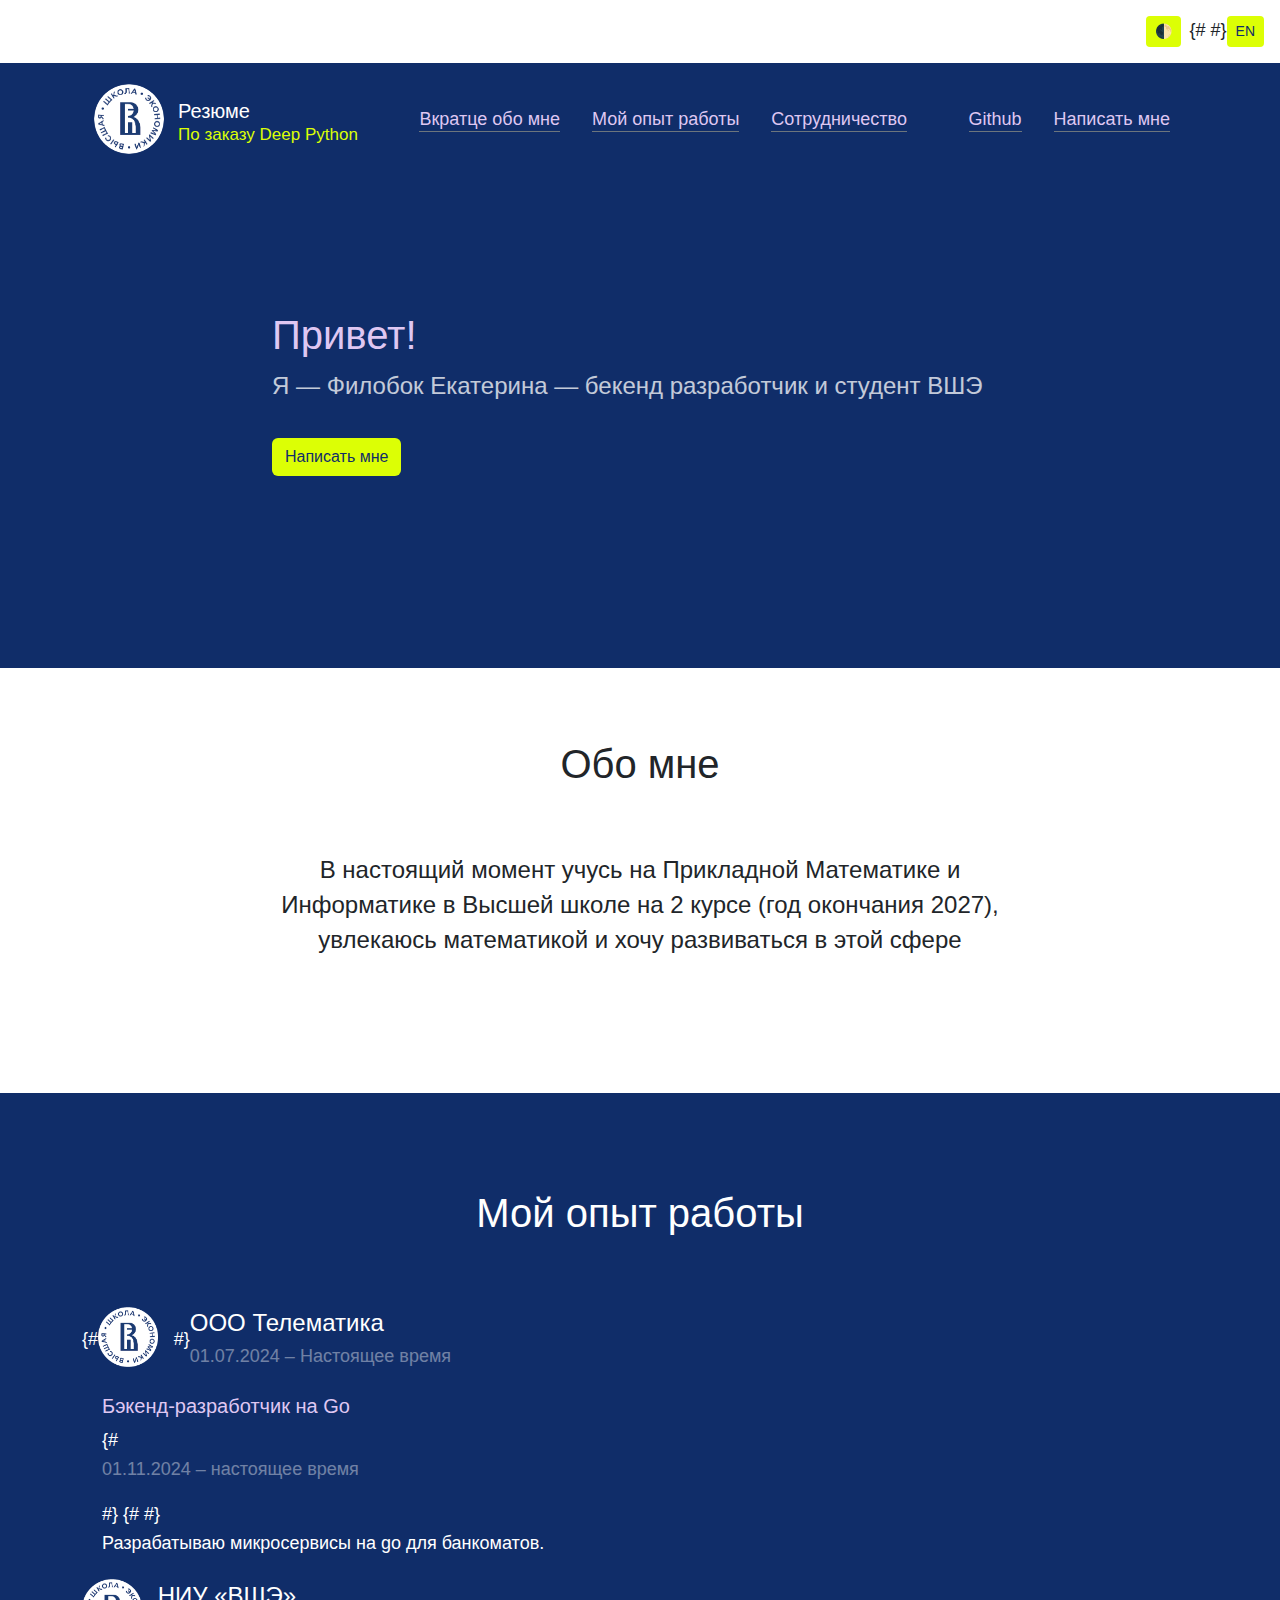
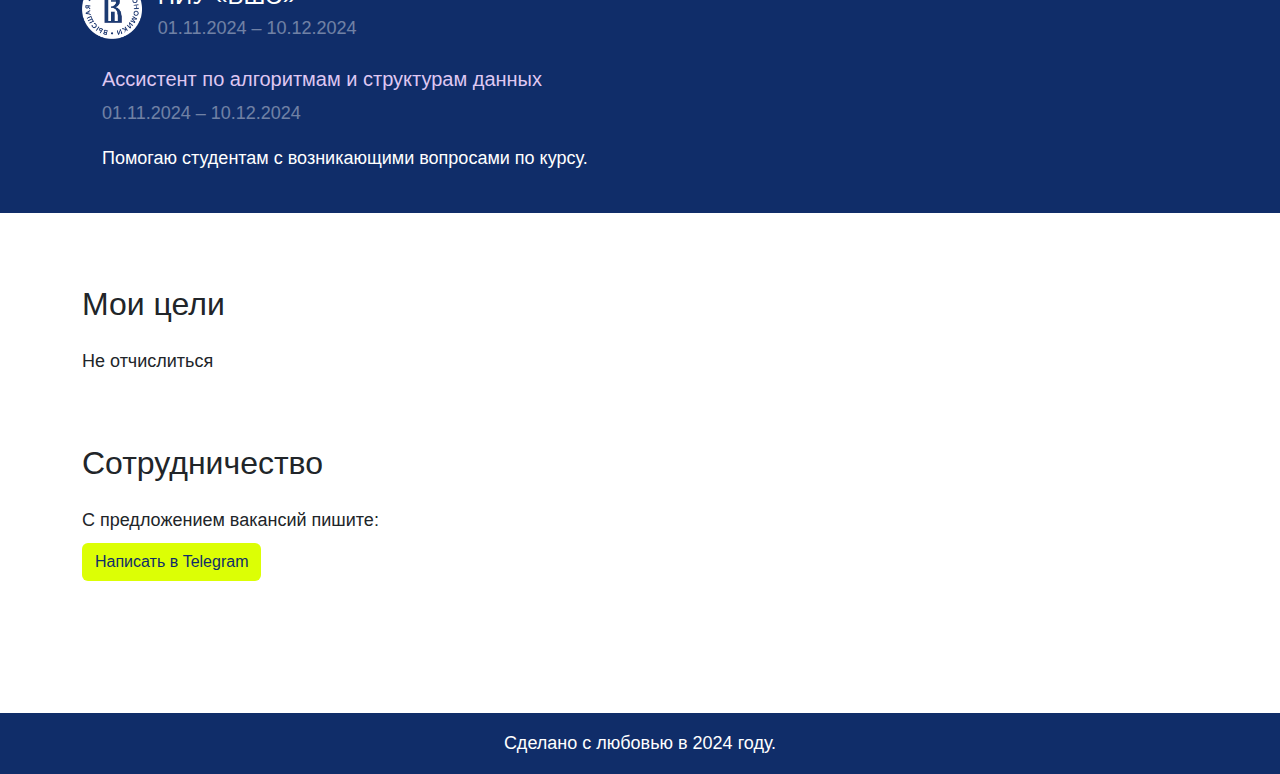
==== index.html @ 08210799 "1" ====
<!DOCTYPE html>
<html lang="ru">
<head>
    <meta charset="utf-8">
    <meta name="viewport" content="width=device-width, initial-scale=1, shrink-to-fit=no">
    <link href="https://cdn.jsdelivr.net/npm/bootstrap@5.3.3/dist/css/bootstrap.min.css" rel="stylesheet"
          crossorigin="anonymous">
    <link rel="stylesheet" href="static/css/custom.css">
    <title>Портфолио | Резюме</title>
</head>
<body>
<!-- Переключатели темы и языка -->
<div class="d-flex justify-content-end p-3">
    <button id="theme-toggle" class="btn btn-sm btn-yellow me-2">🌓</button>
    {#    <button id="theme-toggle" class="btn btn-sm btn-yellow me-2" data-lang="en">Change theme</button>#}
    <button id="language-toggle" class="btn btn-sm btn-yellow">EN</button>
</div>

<!-- Секция промо с темным фоном - шапка сайта -->
<section class="promo dark-bg pt-2 pb-5">
    <div class="container">
        <!-- Навигационная панель с логотипом и кнопкой -->
        <nav class="navbar navbar-expand-lg mb-5 navbar-dark">
            <div class="container-fluid">
                <a href="#" class="navbar-brand logo d-flex align-items-center text-decoration-none">
                    <div class="logo-left pe-2">
                        <img src="../static/01_Logo_HSE_full_rus_PANTONE_for_dark_2.png" alt="" class="rounded-circle"
                             width="70">
                    </div>
                    <div class="logo-right" style="margin-left: 6px;">
                        <div class="logo-title link-purple" data-lang="ru">Резюме</div>
                        <div class="logo-title link-purple" data-lang="en" style="display:none;">Resume</div>
                        <div class="logo-subtitle text-yellow" data-lang="ru">По заказу Deep Python</div>
                        <div class="logo-subtitle text-yellow" data-lang="en" style="display:none;">Commissioned by Deep
                            Python
                        </div>
                    </div>
                </a>
                <button class="navbar-toggler" type="button" data-bs-toggle="collapse" data-bs-target="#navbarNav"
                        aria-controls="navbarNav" aria-expanded="false" aria-label="Toggle navigation">
                    <span class="navbar-toggler-icon"></span>
                </button>
                <!-- Меню навигации -->
                <div class="collapse navbar-collapse" id="navbarNav">
                    <ul class="nav m-auto">
                        <li class="nav-item mx-3">
                            <a href="#story" class="nav-link link-purple link-border-bottom" data-lang="ru">Вкратце обо
                                мне</a>
                            <a href="#story" class="nav-link link-purple link-border-bottom" data-lang="en"
                               style="display:none;">About Me</a>
                        </li>
                        <li class="nav-item mx-3">
                            <a href="#projects" class="nav-link link-purple link-border-bottom" data-lang="ru">Мой опыт
                                работы</a>
                            <a href="#projects" class="nav-link link-purple link-border-bottom" data-lang="en"
                               style="display:none;">My Experience</a>
                        </li>
                        <li class="nav-item mx-3">
                            <a href="#contact" class="nav-link link-purple link-border-bottom" data-lang="ru">Сотрудничество</a>
                            <a href="#contact" class="nav-link link-purple link-border-bottom" data-lang="en"
                               style="display:none;">Collaboration</a>
                        </li>
                    </ul>
                    <ul class="nav ml-auto">
                        <li class="nav-item mx-3">
                            <a href="https://github.com/kfilobok"
                               class="nav-link link-purple link-border-bottom">Github</a>
                        </li>
                        <li class="nav-item mx-3 mr-0">
                            <a href="#contact" class="nav-link link-purple link-border-bottom" data-lang="ru">Написать
                                мне</a>
                            <a href="#contact" class="nav-link link-purple link-border-bottom" data-lang="en"
                               style="display:none;">Contact Me</a>
                        </li>
                    </ul>
                </div>
            </div>
        </nav>

        <!-- Блок приветствия с основной информацией -->
        <div class="row py-0 py-sm-5">
            <div class="col-12 col-lg-8 offset-lg-2 mb-0 mb-sm-5 py-5">
                <h1 class="h1 font-weight-bold font greeting-text text-blue" data-lang="ru">Привет!</h1>
                <h1 class="h1 font-weight-bold font greeting-text text-blue" data-lang="en" style="display:none;">
                    Hi!</h1>
                <p class="promo-text pb-3" data-lang="ru">Я&nbsp;&mdash; Филобок Екатерина&nbsp;&mdash; бекенд
                    разработчик и студент ВШЭ</p>
                <p class="promo-text pb-3" data-lang="en" style="display:none;">I'm&nbsp;&mdash; Filobok Ekaterina&nbsp;&mdash;
                    backend developer and student of the Higher School of
                    Economics...</p>
                <a href="#contact" class="btn text-center" style="background-color: #DCFF05; color: #102D69"
                   data-lang="ru">Написать мне</a>
                <a href="#contact" class="btn text-center"
                   style="background-color: #DCFF05; color: #102D69; display:none;" data-lang="en">Contact Me</a>
            </div>
        </div>
    </div>
</section>

<!-- Секция "Обо мне" -->
<section class="story container py-5 text-center" id="story">
    <h2 class="h1 font-weight-bold mt-4 mb-3 mb-sm-5 pb-3 navigo-font" data-lang="ru">Обо мне</h2>
    <h2 class="h1 font-weight-bold mt-4 mb-3 mb-sm-5 pb-3 navigo-font" data-lang="en" style="display:none;">About
        Me</h2>
    <div class="row">
        <div class="col-12 col-sm-8 offset-sm-2 px-2 pb-5">
            <p class="font-weight-bold pb-4" data-lang="ru">В настоящий момент учусь на Прикладной Математике и
                Информатике в Высшей школе на 2 курсе (год окончания 2027), увлекаюсь математикой и хочу развиваться в
                этой сфере</p>
            <p class="font-weight-bold pb-4" data-lang="en" style="display:none;">I am currently studying Applied
                Mathematics and Computer Science at a Higher School in my 2nd year (graduation year 2027), I am
                interested in mathematics and want to develop in this area</p>
        </div>
    </div>
</section>

<!-- Секция опыта работы -->
<section class="projects dark-bg pt-3 pt-sm-5 pb-3" id="projects">
    <div class="container">
        <h2 class="h1 font-weight-bold text-center mt-4 mt-sm-5 mb-0 mb-sm-4 pb-5 navigo-font" data-lang="ru">Мой опыт
            работы</h2>
        <h2 class="h1 font-weight-bold text-center mt-4 mt-sm-5 mb-0 mb-sm-4 pb-5 navigo-font" data-lang="en"
            style="display:none;">My Work Experience</h2>
        <div class="work-experience text-white">
            <div class="d-flex align-items-center mb-4">
                {#            <img src="../static/01_Logo_HSE_full_rus_PANTONE_for_dark_2.png" alt="HSE Logo" class="me-3" style="height: 60px; margin-top: -6px;">#}
                <div class="d-flex flex-column justify-content-center">
                    <h3 class="h4 mb-1" data-lang="ru">ООО Телематика</h3>
                    <h3 class="h4 mb-1" data-lang="en" style="display:none;">LLC Telematika</h3>
                    <p class="text-white-40 mb-0" data-lang="ru">01.07.2024 – Настоящее время</p>
                    <p class="text-white-40 mb-0" data-lang="en" style="display:none;">01.07.2024 – Present</p>
                </div>

            </div>
            <div class="position mb-4" style="margin-left: 20px;">
                <h4 class="h5 text-purple" data-lang="ru">Бэкенд-разработчик на Go</h4>
                <h4 class="h5 text-purple" data-lang="en" style="display:none;">Backend developer in Go</h4>
                {#                    <p class="text-white" style="opacity: 0.4" data-lang="ru">01.11.2024 – настоящее время</p>#}
                {#                    <p class="text-white" style="opacity: 0.4" data-lang="en" style="display:none;">01.11.2024 –#}
                {#                        Present</p>#}
                <p data-lang="ru">Разрабатываю микросервисы на go для банкоматов.</p>
                <p data-lang="en" style="display:none;">I am developing microservices in go for ATMs.</p>
            </div>
            <div class="d-flex align-items-center mb-4">
                <img src="../static/01_Logo_HSE_full_rus_PANTONE_for_dark_2.png" alt="HSE Logo" class="me-3"
                     style="height: 60px; margin-top: -6px;">
                <div class="d-flex flex-column justify-content-center">
                    <h3 class="h4 mb-1" data-lang="ru">НИУ «ВШЭ»</h3>
                    <h3 class="h4 mb-1" data-lang="en" style="display:none;">HSE University</h3>
                    <p class="text-white-40 mb-0" data-lang="ru">01.11.2024 – 10.12.2024 </p>
                    <p class="text-white-40 mb-0" data-lang="en" style="display:none;">01.11.2024 – 10.12.2024</p>
                </div>
            </div>
            <div class="position mb-4" style="margin-left: 20px;">
                <h4 class="h5 text-purple" data-lang="ru">Ассистент по алгоритмам и структурам данных</h4>
                <h4 class="h5 text-purple" data-lang="en" style="display:none;">Assistant for Algorithms and Data
                    Structures</h4>
                <p class="text-white" style="opacity: 0.4" data-lang="ru">01.11.2024 – 10.12.2024</p>
                <p class="text-white" style="opacity: 0.4" data-lang="en" style="display:none;">01.11.2024 –
                    10.12.2024</p>
                <p data-lang="ru">Помогаю студентам с возникающими вопросами по курсу.</p>
                <p data-lang="en" style="display:none;">Helping students with any questions they may have about the
                    course.</p>
            </div>
        </div>
    </div>
</section>

<!-- Секция личных целей -->
<section class="goals container pt-3 pt-sm-5 pb-3">
    <h2 class="h2 font-weight-bold my-4" data-lang="ru">Мои цели</h2>
    <h2 class="h2 font-weight-bold my-4" data-lang="en" style="display:none;">My Goals</h2>
    <div class="row">
        <div class="col-12 col-sm-8 pb-1">
            <p class="pb-2" data-lang="ru">Не отчислиться</p>
            <p class="pb-2" data-lang="en" style="display:none;">Don't drop out of university</p>
        </div>
    </div>
</section>

<!-- Секция сотрудничества -->
<section class="goals container mb-5 pb-sm-5 pb-0" id="contact">
    <h2 class="h2 font-weight-bold my-4" data-lang="ru">Сотрудничество</h2>
    <h2 class="h2 font-weight-bold my-4" data-lang="en" style="display:none;">Collaboration</h2>
    <div class="row">
        <div class="col-12 col-sm-8 pb-1">
            <p class="pb-1 mb-1" data-lang="ru">С предложением вакансий пишите:</p>
            <p class="pb-1 mb-1" data-lang="en" style="display:none;">Write with a vacancy offer:</p>
            <div class="row">
                <div class="col-12 col-sm-9">
                    <p class="d-flex justify-content-start gap-2 flex-wrap">
                        <a href="https://t.me/kati4kaf" class="btn mb-3"
                           style="background-color: #DCFF05; color: #102D69" target="_blank" data-lang="ru">Написать в
                            Telegram</a>
                        <a href="https://t.me/kati4kaf" class="btn mb-3"
                           style="background-color: #DCFF05; color: #102D69; display:none;" target="_blank"
                           data-lang="en">Write in Telegram</a>
                        <!--<a href="https://example.com/" class="btn mb-3" style="background-color: #DCFF05; color: #102D69" target="_blank" data-lang="ru">Посмотреть резюме</a>
                        <a href="https://example.com/" class="btn mb-3" style="background-color: #DCFF05; color: #102D69; display:none;" target="_blank" data-lang="en">View Resume</a>
                        <a href="mailto:any@example.com" class="btn mb-3" style="background-color: #DCFF05; color: #102D69" target="_blank" data-lang="ru">Написать на почту</a>
                        <a href="mailto:any@example.com" class="btn mb-3" style="background-color: #DCFF05; color: #102D69; display:none;" target="_blank" data-lang="en">Write via Email</a>
                      -->
                    </p>
                </div>
            </div>
        </div>
    </div>
</section>

<!-- Подвал сайта с темным фоном -->
<footer class="footer dark-bg">
    <nav class="container navbar">
        <ul class="nav m-auto py-2">
            <li class="nav-item mx-3" data-lang="ru">Сделано с любовью в 2024 году.</li>
            <li class="nav-item mx-3" data-lang="en" style="display:none;">Made with love in 2024.</li>
        </ul>
    </nav>
</footer>

<!-- Подключение скриптов Bootstrap -->
<script src="https://cdn.jsdelivr.net/npm/bootstrap@5.3.3/dist/js/bootstrap.bundle.min.js"></script>
<script>
    document.addEventListener('DOMContentLoaded', () => {
        // Темная тема
        const themeToggle = document.getElementById('theme-toggle');
        const currentTheme = localStorage.getItem('theme') || 'light';
        document.body.classList.toggle('dark-mode', currentTheme === 'dark');

        themeToggle.addEventListener('click', () => {
            const isDarkMode = document.body.classList.toggle('dark-mode');
            localStorage.setItem('theme', isDarkMode ? 'dark' : 'light');
        });

        // Мультиязычность
        const languageToggle = document.getElementById('language-toggle');
        let currentLanguage = localStorage.getItem('language') || 'ru';
        updateLanguage(currentLanguage);

        languageToggle.addEventListener('click', () => {
            currentLanguage = currentLanguage === 'ru' ? 'en' : 'ru';
            localStorage.setItem('language', currentLanguage);
            updateLanguage(currentLanguage);
        });

        function updateLanguage(lang) {
            document.querySelectorAll('[data-lang]').forEach(el => {
                el.style.display = el.getAttribute('data-lang') === lang ? '' : 'none';
            });
            languageToggle.textContent = lang === 'ru' ? 'EN' : 'RU';
        }
    });

</script>
</body>
</html>
---- static/css/custom.css ----
@font-face {
  font-family: 'Navigo';
  src: url('../fonts/Navigo-Regular-Desktop.otf') format('opentype');
  font-weight: normal;
  font-style: normal;
}

@font-face {
  font-family: 'Roboto';
  src: url('../fonts/Roboto-Regular.ttf') format('truetype');
  font-weight: normal;
  font-style: normal;
}

body.dark-mode {
  background-color: #102D69;
  color: #fff;
}

body.dark-mode .dark-bg {
  background-color: #001f3f;
}

body.dark-mode a {
  color: #ffc107;
}

html {
  scroll-behavior: smooth;
}

body {
  font-size: 18px;
  line-height: 1.6;
  font-family: 'Roboto', sans-serif;
}

.dark-bg {
  background-color: #102D69;
  color: #fff;
}

.dark-bg .navbar-toggler {
  border: 1px solid #fff;
  color: #fff;
}

.font-color-blue {
  color: #102D69;
}

.btn-blue {
  font-size: 1.15rem;
  padding-left: 1.5rem;
  padding-right: 1.5rem;
  background-color: #102D69;
  border-color: #102D69;
}

.promo-text {
  font-size: 24px;
  opacity: .75;
  font-family: 'Roboto', sans-serif;
}

.link-border-bottom {
  display: inline-block;
  padding:0;
  text-decoration: none;
  line-height: 1.3;
  border-bottom: 1px solid #6c757d;
  transition: .4s ease;
}

.text-white.link-border-bottom {
  border-bottom: 1px solid #fff;
}

.link-border-bottom:hover {
  border-color: transparent;
}

.link {
  color: rgba(255,255,255,.8);
  text-decoration: none;
  transition: .4s ease;
  border-bottom: 1px solid rgba(255,255,255,.8);
}

.link:hover {
  color: rgba(255,255,255,.8);
  text-decoration: none;
  border-color: transparent;
}

.link.link-blue {
  color: #102D69;
  border-color: #102D69;
}

.link.link-blue:hover {
  color: #102D69;
  border-color: transparent;
}

.link.link-purple {
  color: #DFC7F2;
  border-color: #DFC7F2;
}

.link.link-purple:hover {
  color: #DFC7F2;
  border-color: transparent;
}

.link.link-yellow {
  color: #DCFF05;
  border-color: #DCFF05;
}

.link.link-yellow:hover {
  color: #DCFF05;
  border-color: transparent;
}

.text-yellow {
  color: #DCFF05 !important;
}

.logo:hover {
  text-decoration: none;
  transition: .4s ease;
  opacity: .85;
}

.logo-title {
  font-size: 20px;
  line-height: 1.5;
}

.logo-subtitle {
  font-size: 17px;
  line-height: 1;
}

.story p {
  font-size: 24px;
  line-height: 35px;
}

.story-link {
  color: #102D69;
  text-decoration: none;
  transition: .4s ease;
  border-bottom: 2px solid #102D69;
}

.story-link:hover {
  color: #102D69;
  text-decoration: none;
  border-color: transparent;
}

.greeting-text {
  color: #DFC7F2;
  font-family: 'Navigo', sans-serif;
  font-weight: normal;
}

.navbar .nav-link.link-purple {
  color: #DFC7F2 !important;
}

.navbar .nav-link.link-purple:hover {
  color: #DFC7F2 !important;
}

.logo-right {
  margin-left: 6px;
}

.text-blue {
  color: #DFC7F2 !important;
}

h1.greeting-text {
  color: #DFC7F2;
}

.btn-yellow {
  background-color: #DCFF05;
  color: #102D69;
}

.btn-yellow:hover {
  background-color: #c4e004;  /* Немного темнее при наведении */
  color: #102D69;
}

.navigo-font {
  font-family: 'Navigo', sans-serif;
  font-weight: normal;
}

.text-purple {
  color: #DFC7F2 !important;
}

.text-white-40 {
  color: #fff !important;
  opacity: 0.4;
}

.position {
  margin-left: 20px;
}
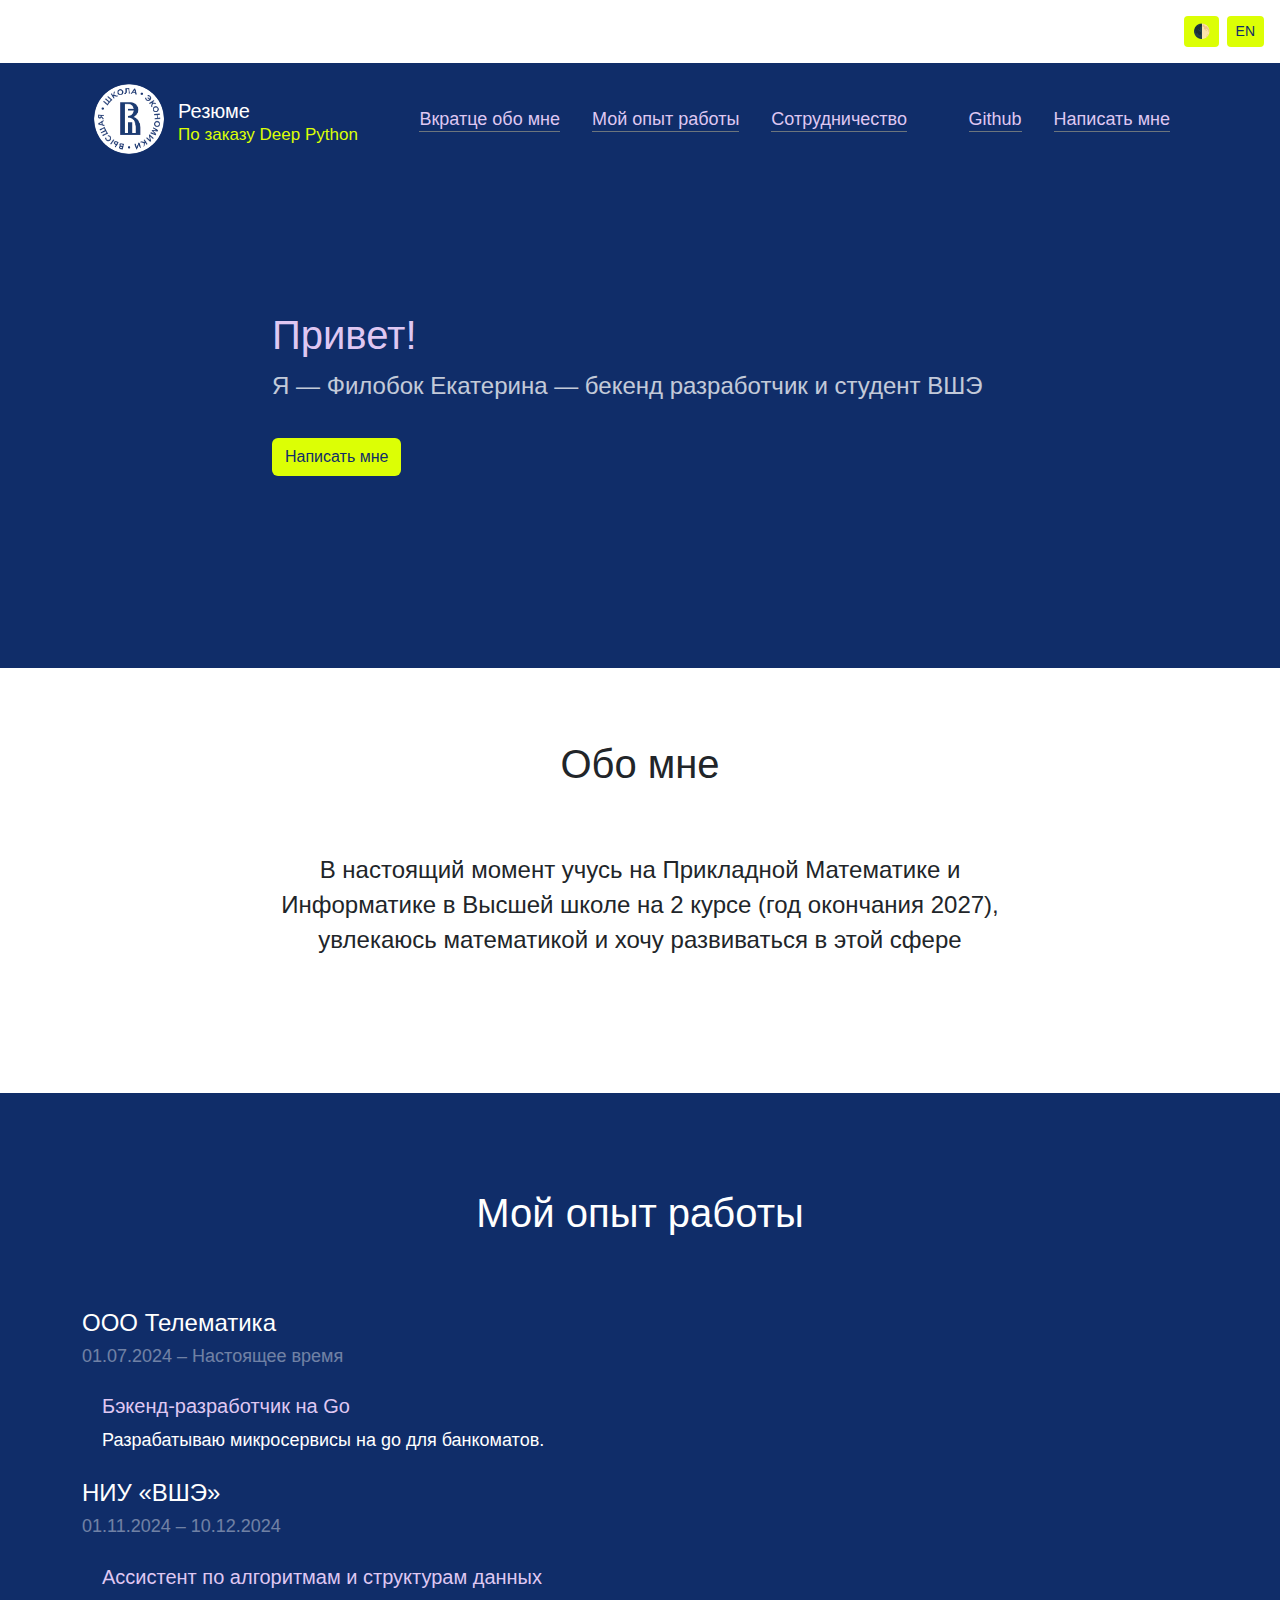
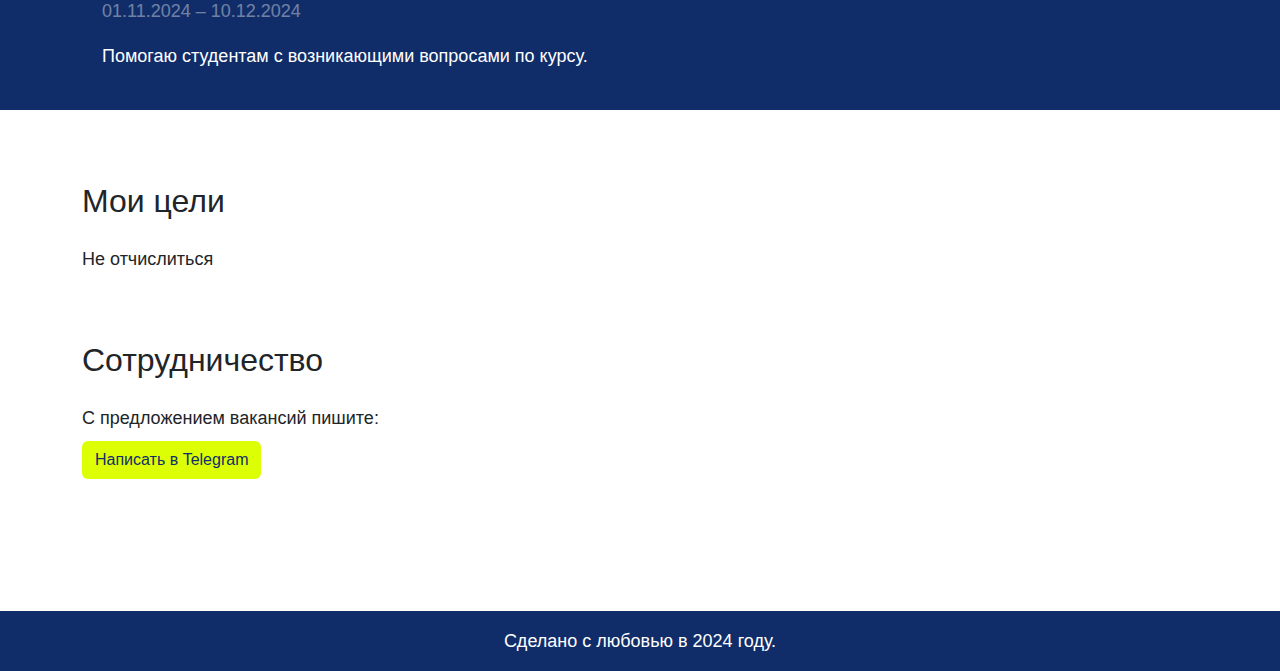
==== commit 3744d72d: "Update index.html" ====
--- a/index.html
+++ b/index.html
@@ -12,7 +12,6 @@
 <!-- Переключатели темы и языка -->
 <div class="d-flex justify-content-end p-3">
     <button id="theme-toggle" class="btn btn-sm btn-yellow me-2">🌓</button>
-    {#    <button id="theme-toggle" class="btn btn-sm btn-yellow me-2" data-lang="en">Change theme</button>#}
     <button id="language-toggle" class="btn btn-sm btn-yellow">EN</button>
 </div>
 
@@ -123,7 +122,6 @@
             style="display:none;">My Work Experience</h2>
         <div class="work-experience text-white">
             <div class="d-flex align-items-center mb-4">
-                {#            <img src="../static/01_Logo_HSE_full_rus_PANTONE_for_dark_2.png" alt="HSE Logo" class="me-3" style="height: 60px; margin-top: -6px;">#}
                 <div class="d-flex flex-column justify-content-center">
                     <h3 class="h4 mb-1" data-lang="ru">ООО Телематика</h3>
                     <h3 class="h4 mb-1" data-lang="en" style="display:none;">LLC Telematika</h3>
@@ -135,15 +133,12 @@
             <div class="position mb-4" style="margin-left: 20px;">
                 <h4 class="h5 text-purple" data-lang="ru">Бэкенд-разработчик на Go</h4>
                 <h4 class="h5 text-purple" data-lang="en" style="display:none;">Backend developer in Go</h4>
-                {#                    <p class="text-white" style="opacity: 0.4" data-lang="ru">01.11.2024 – настоящее время</p>#}
-                {#                    <p class="text-white" style="opacity: 0.4" data-lang="en" style="display:none;">01.11.2024 –#}
-                {#                        Present</p>#}
                 <p data-lang="ru">Разрабатываю микросервисы на go для банкоматов.</p>
                 <p data-lang="en" style="display:none;">I am developing microservices in go for ATMs.</p>
             </div>
             <div class="d-flex align-items-center mb-4">
-                <img src="../static/01_Logo_HSE_full_rus_PANTONE_for_dark_2.png" alt="HSE Logo" class="me-3"
-                     style="height: 60px; margin-top: -6px;">
+                <!--<img src="../static/01_Logo_HSE_full_rus_PANTONE_for_dark_2.png" alt="HSE Logo" class="me-3"
+                     style="height: 60px; margin-top: -6px;"> -->
                 <div class="d-flex flex-column justify-content-center">
                     <h3 class="h4 mb-1" data-lang="ru">НИУ «ВШЭ»</h3>
                     <h3 class="h4 mb-1" data-lang="en" style="display:none;">HSE University</h3>
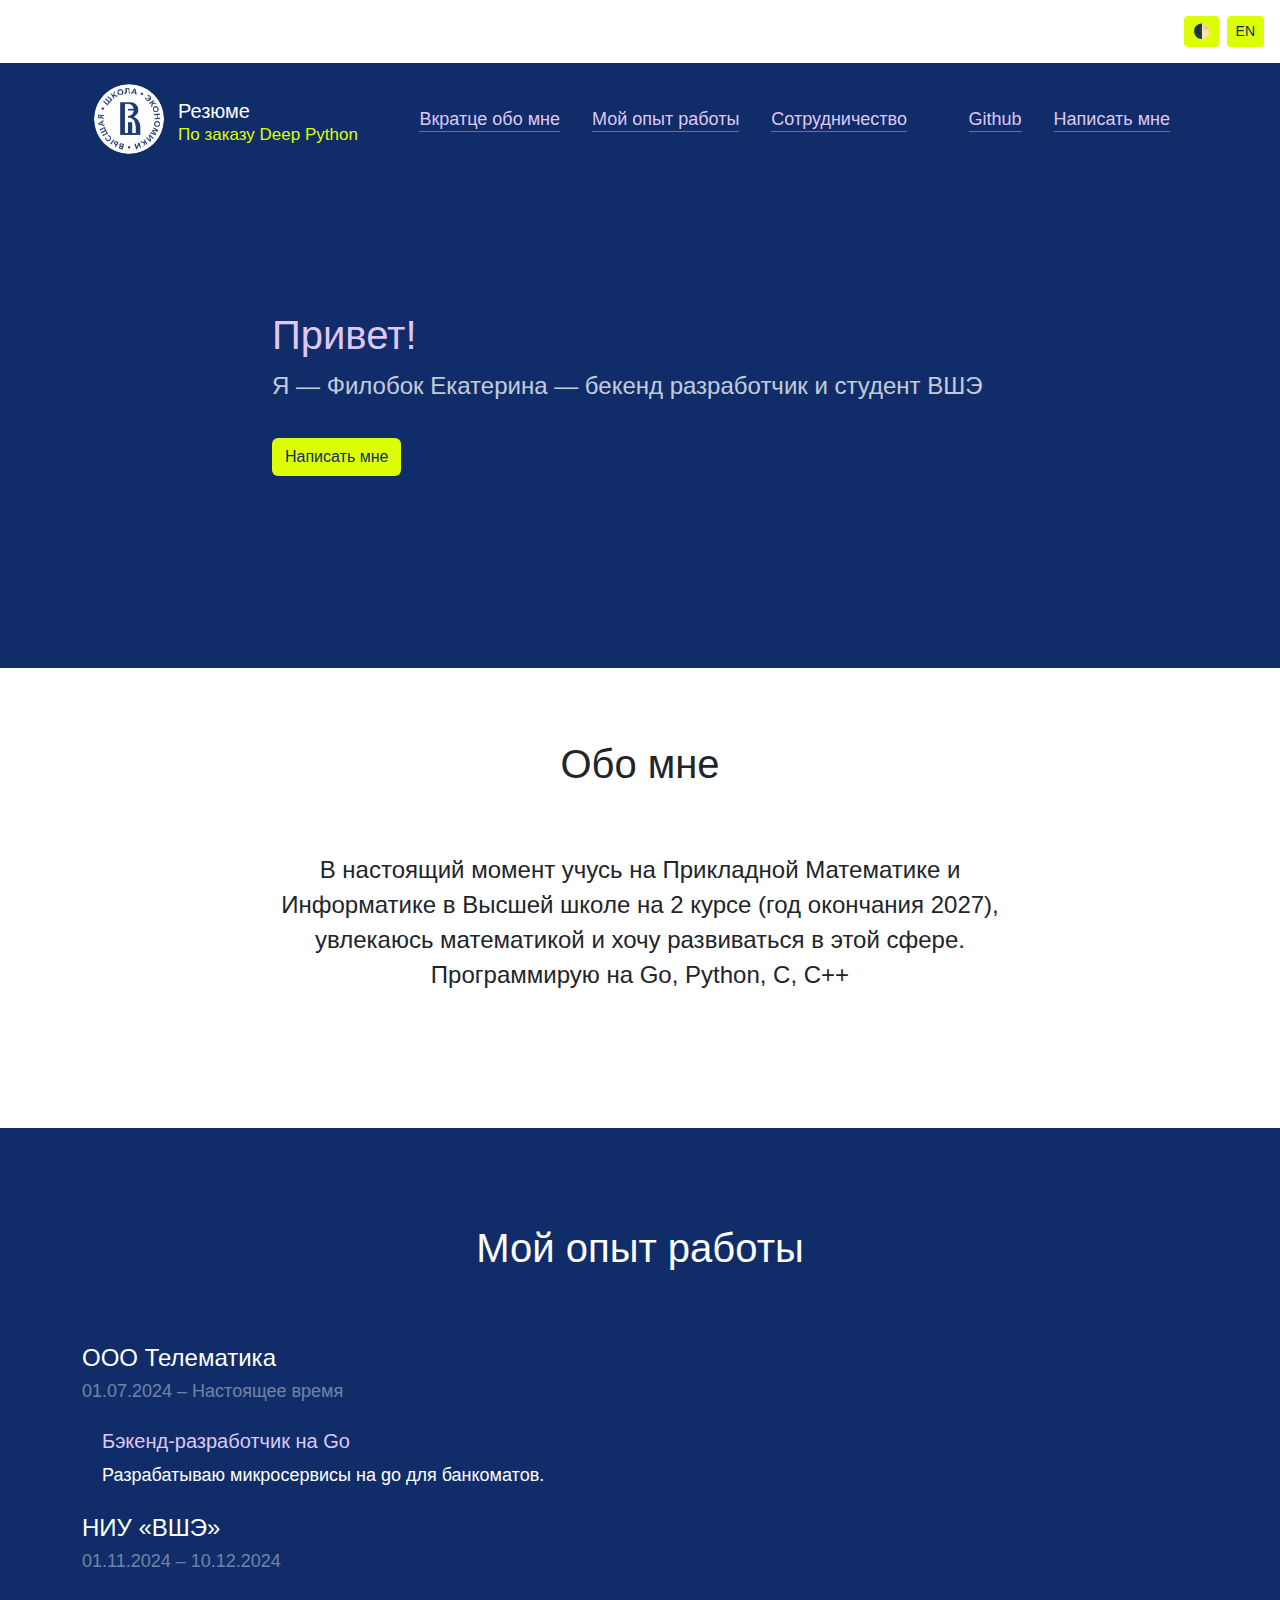
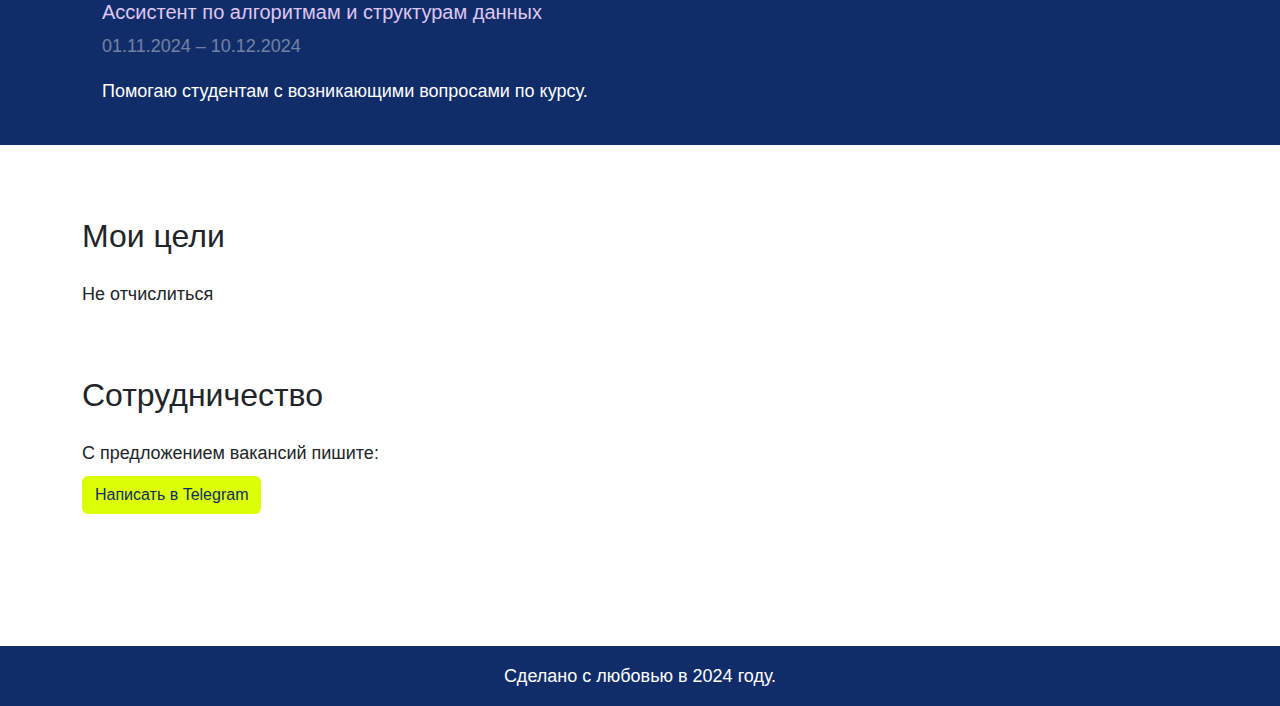
==== commit da698959: "Update index.html" ====
--- a/index.html
+++ b/index.html
@@ -86,7 +86,7 @@
                     разработчик и студент ВШЭ</p>
                 <p class="promo-text pb-3" data-lang="en" style="display:none;">I'm&nbsp;&mdash; Filobok Ekaterina&nbsp;&mdash;
                     backend developer and student of the Higher School of
-                    Economics...</p>
+                    Economics</p>
                 <a href="#contact" class="btn text-center" style="background-color: #DCFF05; color: #102D69"
                    data-lang="ru">Написать мне</a>
                 <a href="#contact" class="btn text-center"
@@ -105,10 +105,10 @@
         <div class="col-12 col-sm-8 offset-sm-2 px-2 pb-5">
             <p class="font-weight-bold pb-4" data-lang="ru">В настоящий момент учусь на Прикладной Математике и
                 Информатике в Высшей школе на 2 курсе (год окончания 2027), увлекаюсь математикой и хочу развиваться в
-                этой сфере</p>
+                этой сфере. Программирую на Go, Python, C, C++</p>
             <p class="font-weight-bold pb-4" data-lang="en" style="display:none;">I am currently studying Applied
                 Mathematics and Computer Science at a Higher School in my 2nd year (graduation year 2027), I am
-                interested in mathematics and want to develop in this area</p>
+                interested in mathematics and want to develop in this area. I program in Go, Python, C, C++</p>
         </div>
     </div>
 </section>
